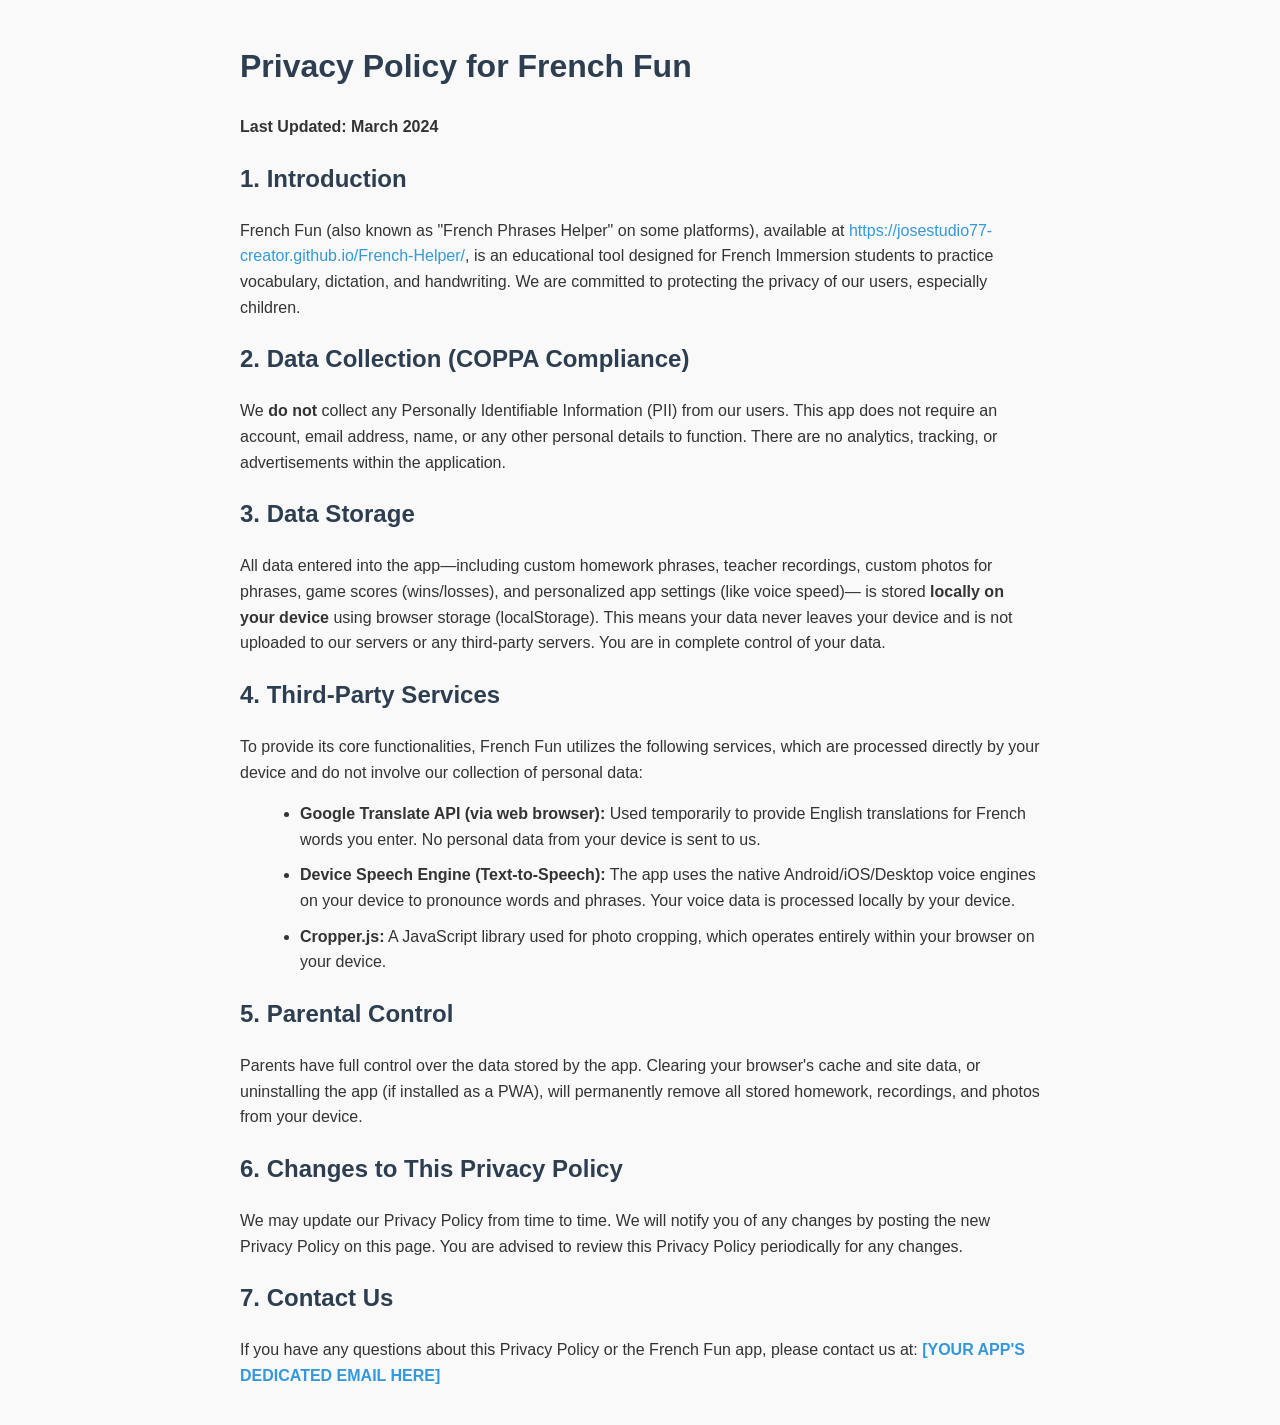
==== privacy.html @ d01bdf80 "Add files via upload" ====
<!DOCTYPE html>
<html>
<head>
    <title>Privacy Policy - French Fun</title>
    <meta name="viewport" content="width=device-width, initial-scale=1.0">
    <style>
        body { 
            font-family: sans-serif; 
            line-height: 1.6; 
            padding: 20px; 
            max-width: 800px; 
            margin: 0 auto; 
            color: #333; 
            background-color: #f9f9f9; 
        }
        h1, h2 { color: #2c3e50; }
        ul { list-style-type: disc; margin-left: 20px; }
        li { margin-bottom: 10px; }
        a { color: #3498db; text-decoration: none; }
        a:hover { text-decoration: underline; }
    </style>
</head>
<body>
    <h1>Privacy Policy for French Fun</h1>
    <p><strong>Last Updated: March 2024</strong></p>

    <h2>1. Introduction</h2>
    <p>
        French Fun (also known as "French Phrases Helper" on some platforms), available at 
        <a href="https://josestudio77-creator.github.io/French-Helper/">https://josestudio77-creator.github.io/French-Helper/</a>, 
        is an educational tool designed for French Immersion students to practice vocabulary, dictation, and handwriting. 
        We are committed to protecting the privacy of our users, especially children.
    </p>

    <h2>2. Data Collection (COPPA Compliance)</h2>
    <p>
        We <strong>do not</strong> collect any Personally Identifiable Information (PII) from our users. 
        This app does not require an account, email address, name, or any other personal details to function. 
        There are no analytics, tracking, or advertisements within the application.
    </p>

    <h2>3. Data Storage</h2>
    <p>
        All data entered into the app—including custom homework phrases, teacher recordings, 
        custom photos for phrases, game scores (wins/losses), and personalized app settings (like voice speed)—
        is stored <strong>locally on your device</strong> using browser storage (localStorage). 
        This means your data never leaves your device and is not uploaded to our servers or any third-party servers. 
        You are in complete control of your data.
    </p>

    <h2>4. Third-Party Services</h2>
    <p>
        To provide its core functionalities, French Fun utilizes the following services, 
        which are processed directly by your device and do not involve our collection of personal data:
        <ul>
            <li><strong>Google Translate API (via web browser):</strong> Used temporarily to provide English translations for French words you enter. No personal data from your device is sent to us.</li>
            <li><strong>Device Speech Engine (Text-to-Speech):</strong> The app uses the native Android/iOS/Desktop voice engines on your device to pronounce words and phrases. Your voice data is processed locally by your device.</li>
            <li><strong>Cropper.js:</strong> A JavaScript library used for photo cropping, which operates entirely within your browser on your device.</li>
        </ul>
    </p>

    <h2>5. Parental Control</h2>
    <p>
        Parents have full control over the data stored by the app. Clearing your browser's cache and site data, 
        or uninstalling the app (if installed as a PWA), will permanently remove all stored homework, recordings, and photos from your device.
    </p>

    <h2>6. Changes to This Privacy Policy</h2>
    <p>
        We may update our Privacy Policy from time to time. We will notify you of any changes by posting the new Privacy Policy on this page. 
        You are advised to review this Privacy Policy periodically for any changes.
    </p>

    <h2>7. Contact Us</h2>
    <p>
        If you have any questions about this Privacy Policy or the French Fun app, please contact us at: 
        <strong><a href="mailto: [YOUR APP'S DEDICATED EMAIL HERE]">[YOUR APP'S DEDICATED EMAIL HERE]</a></strong>
    </p>
</body>
</html>
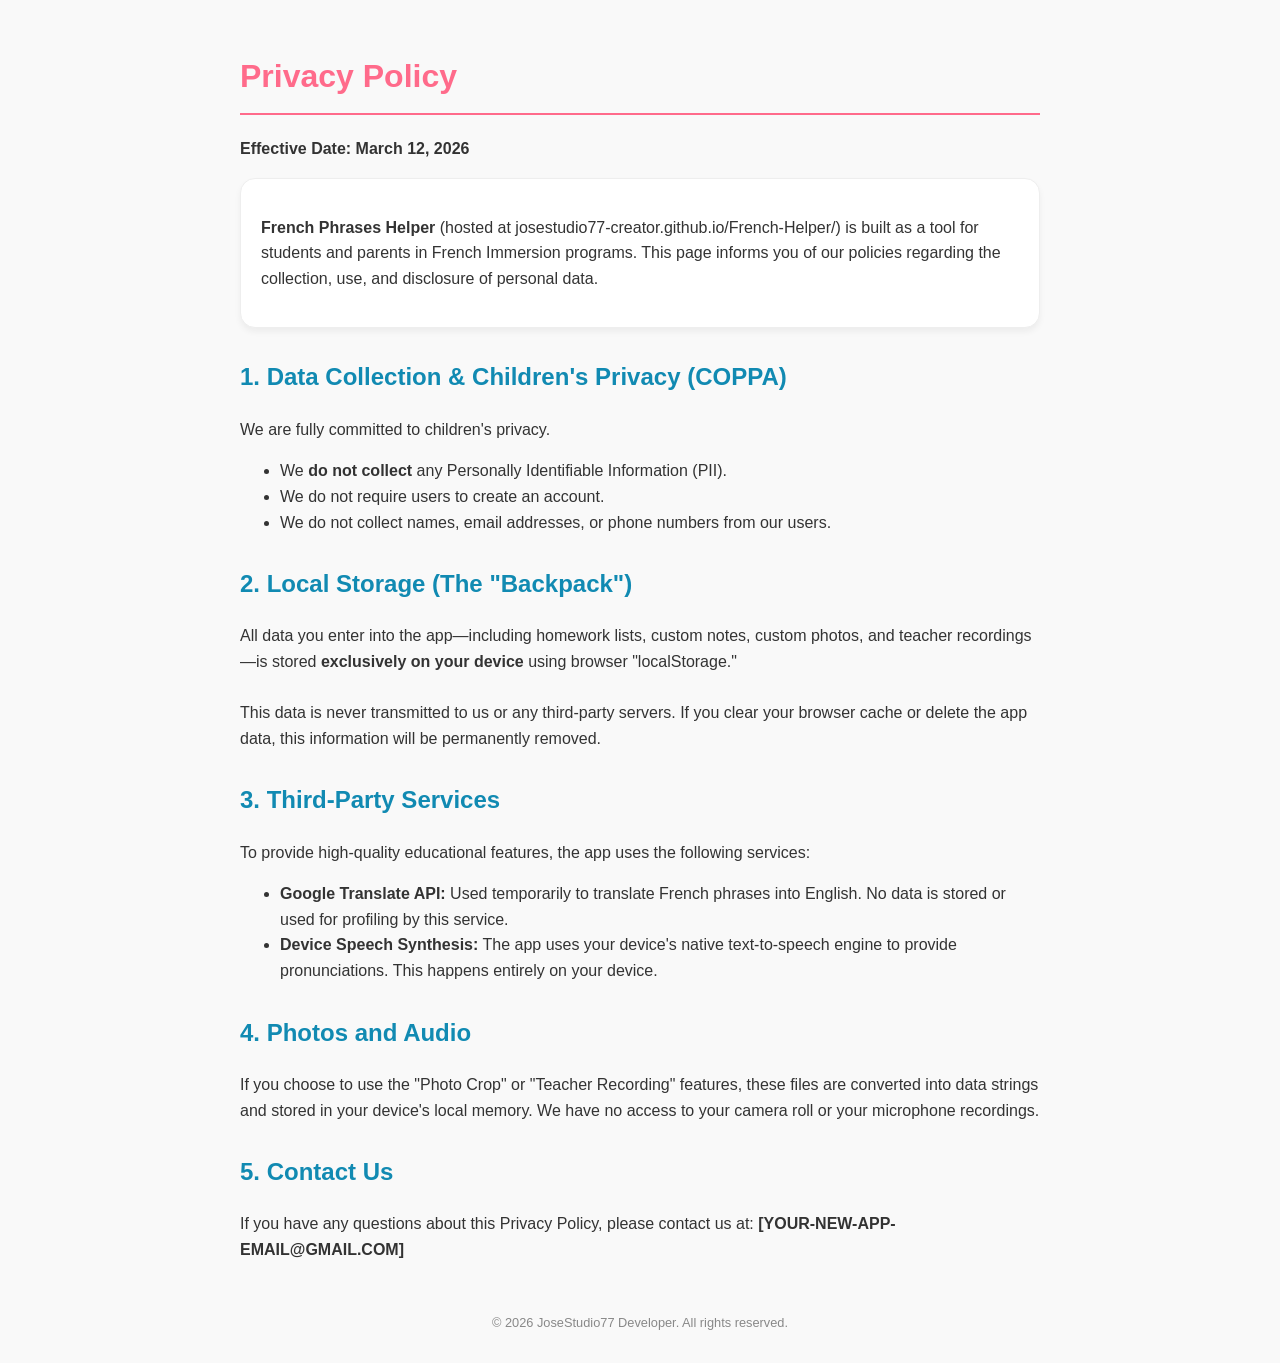
==== commit 2898e006: "Update privacy.html" ====
--- a/privacy.html
+++ b/privacy.html
@@ -1,80 +1,55 @@
 <!DOCTYPE html>
-<html>
+<html lang="en">
 <head>
-    <title>Privacy Policy - French Fun</title>
+    <meta charset="UTF-8">
     <meta name="viewport" content="width=device-width, initial-scale=1.0">
+    <title>Privacy Policy - French Phrases Helper</title>
     <style>
-        body { 
-            font-family: sans-serif; 
-            line-height: 1.6; 
-            padding: 20px; 
-            max-width: 800px; 
-            margin: 0 auto; 
-            color: #333; 
-            background-color: #f9f9f9; 
-        }
-        h1, h2 { color: #2c3e50; }
-        ul { list-style-type: disc; margin-left: 20px; }
-        li { margin-bottom: 10px; }
-        a { color: #3498db; text-decoration: none; }
-        a:hover { text-decoration: underline; }
+        body { font-family: 'Segoe UI', Tahoma, Geneva, Verdana, sans-serif; line-height: 1.6; padding: 30px; max-width: 800px; margin: 0 auto; color: #333; background-color: #f9f9f9; }
+        h1 { color: #FF6B8B; border-bottom: 2px solid #FF6B8B; padding-bottom: 10px; }
+        h2 { color: #118AB2; margin-top: 30px; }
+        .box { background: white; padding: 20px; border-radius: 15px; box-shadow: 0 4px 6px rgba(0,0,0,0.05); border: 1px solid #eee; }
+        footer { margin-top: 50px; font-size: 0.8rem; color: #888; text-align: center; }
     </style>
 </head>
 <body>
-    <h1>Privacy Policy for French Fun</h1>
-    <p><strong>Last Updated: March 2024</strong></p>
+    <h1>Privacy Policy</h1>
+    <p><strong>Effective Date: March 12, 2026</strong></p>
 
-    <h2>1. Introduction</h2>
-    <p>
-        French Fun (also known as "French Phrases Helper" on some platforms), available at 
-        <a href="https://josestudio77-creator.github.io/French-Helper/">https://josestudio77-creator.github.io/French-Helper/</a>, 
-        is an educational tool designed for French Immersion students to practice vocabulary, dictation, and handwriting. 
-        We are committed to protecting the privacy of our users, especially children.
-    </p>
+    <div class="box">
+        <p><strong>French Phrases Helper</strong> (hosted at josestudio77-creator.github.io/French-Helper/) is built as a tool for students and parents in French Immersion programs. This page informs you of our policies regarding the collection, use, and disclosure of personal data.</p>
+    </div>
 
-    <h2>2. Data Collection (COPPA Compliance)</h2>
-    <p>
-        We <strong>do not</strong> collect any Personally Identifiable Information (PII) from our users. 
-        This app does not require an account, email address, name, or any other personal details to function. 
-        There are no analytics, tracking, or advertisements within the application.
-    </p>
-
-    <h2>3. Data Storage</h2>
-    <p>
-        All data entered into the app—including custom homework phrases, teacher recordings, 
-        custom photos for phrases, game scores (wins/losses), and personalized app settings (like voice speed)—
-        is stored <strong>locally on your device</strong> using browser storage (localStorage). 
-        This means your data never leaves your device and is not uploaded to our servers or any third-party servers. 
-        You are in complete control of your data.
-    </p>
-
-    <h2>4. Third-Party Services</h2>
-    <p>
-        To provide its core functionalities, French Fun utilizes the following services, 
-        which are processed directly by your device and do not involve our collection of personal data:
+    <h2>1. Data Collection & Children's Privacy (COPPA)</h2>
+    <p>We are fully committed to children's privacy. 
         <ul>
-            <li><strong>Google Translate API (via web browser):</strong> Used temporarily to provide English translations for French words you enter. No personal data from your device is sent to us.</li>
-            <li><strong>Device Speech Engine (Text-to-Speech):</strong> The app uses the native Android/iOS/Desktop voice engines on your device to pronounce words and phrases. Your voice data is processed locally by your device.</li>
-            <li><strong>Cropper.js:</strong> A JavaScript library used for photo cropping, which operates entirely within your browser on your device.</li>
+            <li>We <strong>do not collect</strong> any Personally Identifiable Information (PII).</li>
+            <li>We do not require users to create an account.</li>
+            <li>We do not collect names, email addresses, or phone numbers from our users.</li>
         </ul>
     </p>
 
-    <h2>5. Parental Control</h2>
-    <p>
-        Parents have full control over the data stored by the app. Clearing your browser's cache and site data, 
-        or uninstalling the app (if installed as a PWA), will permanently remove all stored homework, recordings, and photos from your device.
+    <h2>2. Local Storage (The "Backpack")</h2>
+    <p>All data you enter into the app—including homework lists, custom notes, custom photos, and teacher recordings—is stored <strong>exclusively on your device</strong> using browser "localStorage." 
+    <br><br>
+    This data is never transmitted to us or any third-party servers. If you clear your browser cache or delete the app data, this information will be permanently removed.</p>
+
+    <h2>3. Third-Party Services</h2>
+    <p>To provide high-quality educational features, the app uses the following services:
+        <ul>
+            <li><strong>Google Translate API:</strong> Used temporarily to translate French phrases into English. No data is stored or used for profiling by this service.</li>
+            <li><strong>Device Speech Synthesis:</strong> The app uses your device's native text-to-speech engine to provide pronunciations. This happens entirely on your device.</li>
+        </ul>
     </p>
 
-    <h2>6. Changes to This Privacy Policy</h2>
-    <p>
-        We may update our Privacy Policy from time to time. We will notify you of any changes by posting the new Privacy Policy on this page. 
-        You are advised to review this Privacy Policy periodically for any changes.
-    </p>
+    <h2>4. Photos and Audio</h2>
+    <p>If you choose to use the "Photo Crop" or "Teacher Recording" features, these files are converted into data strings and stored in your device's local memory. We have no access to your camera roll or your microphone recordings.</p>
 
-    <h2>7. Contact Us</h2>
-    <p>
-        If you have any questions about this Privacy Policy or the French Fun app, please contact us at: 
-        <strong><a href="mailto: [YOUR APP'S DEDICATED EMAIL HERE]">[YOUR APP'S DEDICATED EMAIL HERE]</a></strong>
-    </p>
+    <h2>5. Contact Us</h2>
+    <p>If you have any questions about this Privacy Policy, please contact us at: <strong>[YOUR-NEW-APP-EMAIL@GMAIL.COM]</strong></p>
+
+    <footer>
+        &copy; 2026 JoseStudio77 Developer. All rights reserved.
+    </footer>
 </body>
-</html>+</html>
